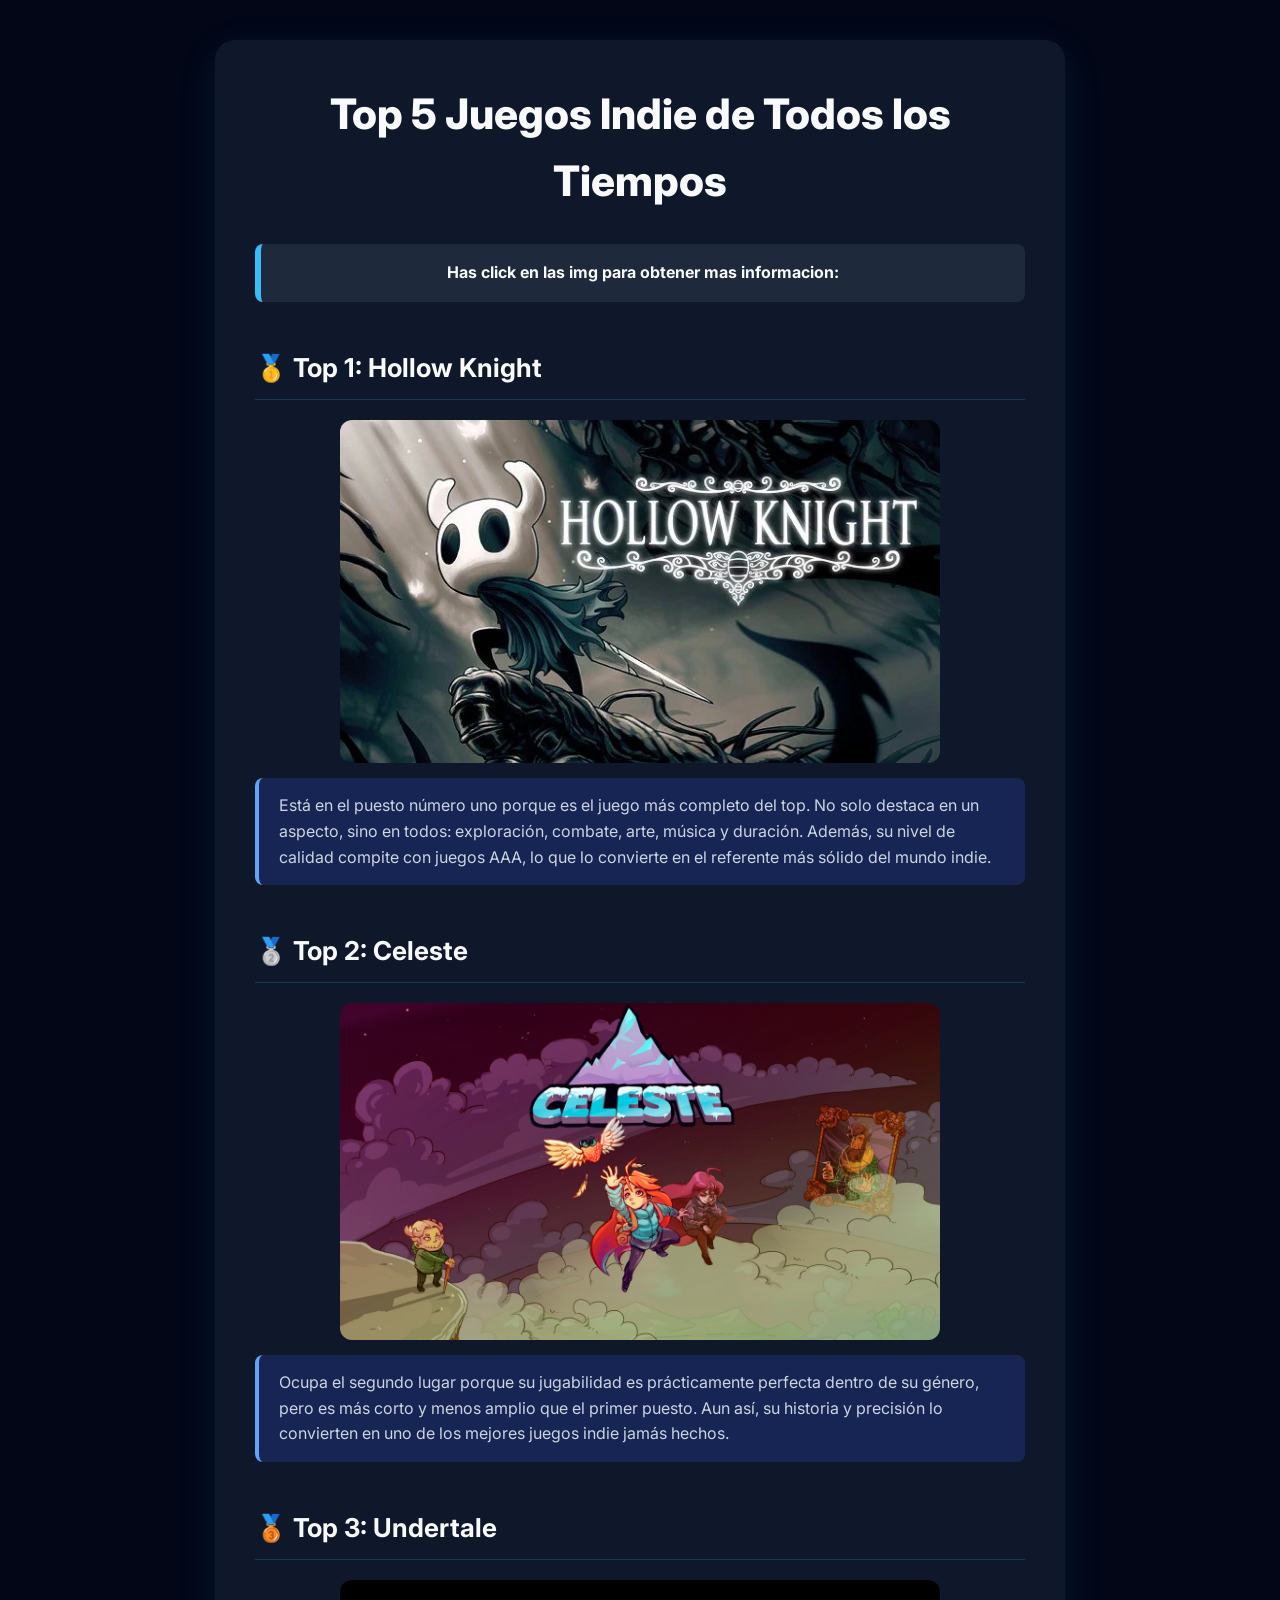
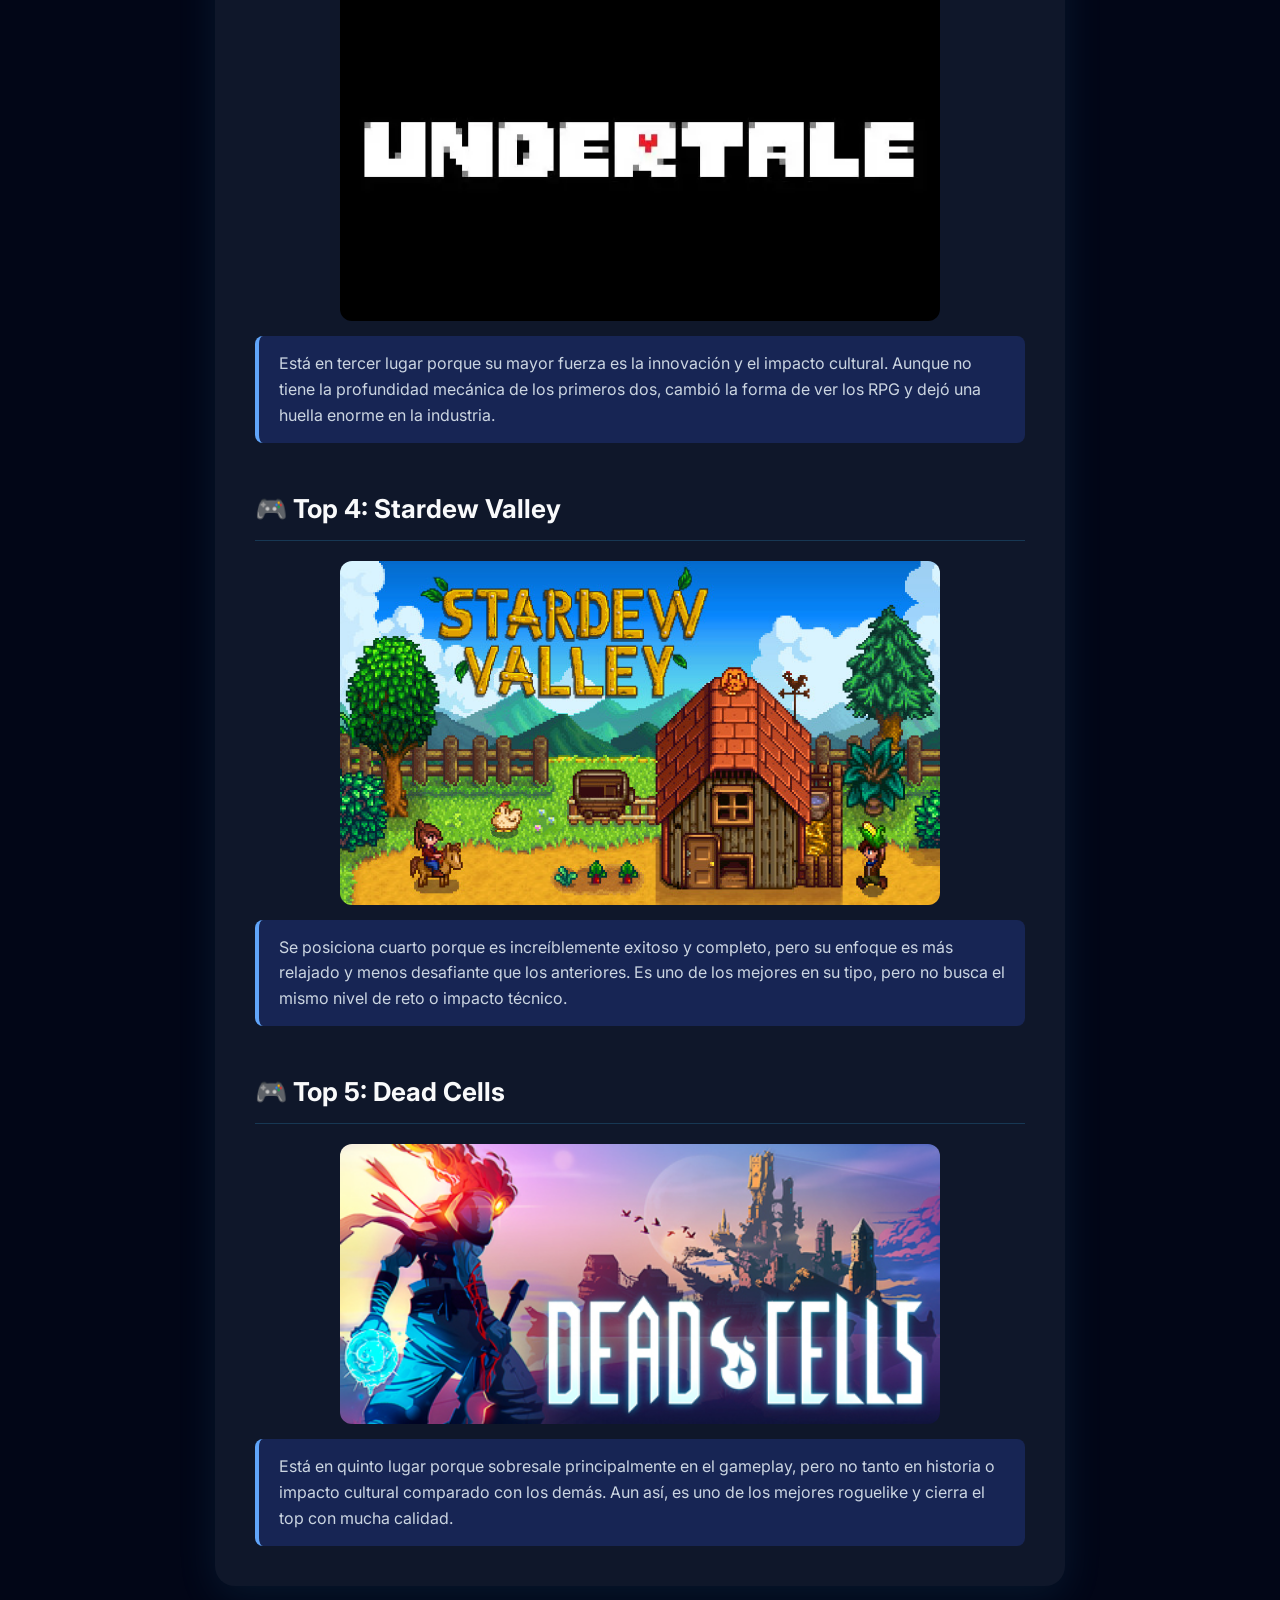
==== index.html @ 9508463d "Add files via upload" ====
<!DOCTYPE html>
<html lang="es">
<head>
    <meta charset="UTF-8">
    <meta name="viewport" content="width=device-width, initial-scale=1.0">
    <title>Top 5 Juegos Indie de Todos los Tiempos | Ranking Global</title>
    <link rel="stylesheet" href="css/index.css">
    <link rel="icon" href="icon/mando.jpg" type="image/jpg">
</head>
<body>
    <main>
        <h1>Top 5 Juegos Indie de Todos los Tiempos</h1>
        <p class="importante">Has click en las img para obtener mas informacion:</p>

        <h2>🥇 Top 1: Hollow Knight</h2>
        <a href="juegos/hollow.html">
            <img src="img/hollow.jpg" alt="portada de juego hollow knight">
        </a>
        <p class="texto-especial">Está en el puesto número uno porque es el juego más completo del top. No solo destaca en un aspecto, sino en todos: exploración, combate, arte, música y duración. Además, su nivel de calidad compite con juegos AAA, lo que lo convierte en el referente más sólido del mundo indie.</p>

        <h2>🥈 Top 2: Celeste</h2>
        <a href="juegos/celeste.html">
            <img src="img/celeste.jpg" alt="portada  del juego celeste">
        </a>
        <p class="texto-especial">Ocupa el segundo lugar porque su jugabilidad es prácticamente perfecta dentro de su género, pero es más corto y menos amplio que el primer puesto. Aun así, su historia y precisión lo convierten en uno de los mejores juegos indie jamás hechos.</p>
        

        <h2>🥉 Top 3: Undertale</h2>
        <a href="juegos/undertale.html">
            <img src="img/undertale.jpg">
        </a>
        <p class="texto-especial">Está en tercer lugar porque su mayor fuerza es la innovación y el impacto cultural. Aunque no tiene la profundidad mecánica de los primeros dos, cambió la forma de ver los RPG y dejó una huella enorme en la industria.</p>

        <h2>🎮 Top 4: Stardew Valley</h2>
        <a href="/juegos/Stardew-Valley.html">
            <img src="img/Stardew-Valley.jpg">
        </a>
        <p class="texto-especial">Se posiciona cuarto porque es increíblemente exitoso y completo, pero su enfoque es más relajado y menos desafiante que los anteriores. Es uno de los mejores en su tipo, pero no busca el mismo nivel de reto o impacto técnico.</p>

        <h2>🎮 Top 5: Dead Cells</h2>
        <a href="juegos/Dead-Cells.html">
            <img src="img/Dead-Cells.jpg">
        </a>
        <p class="texto-especial">Está en quinto lugar porque sobresale principalmente en el gameplay, pero no tanto en historia o impacto cultural comparado con los demás. Aun así, es uno de los mejores roguelike y cierra el top con mucha calidad.</p>
    </main>
</body>
</html>
---- css/index.css ----
/*FUENTE*/
@import url('https://fonts.googleapis.com/css2?family=Inter:ital,opsz,wght@0,14..32,100..900;1,14..32,100..900&display=swap');

/* RESET Y BASE */
* {
    margin: 0;
    padding: 0;
    box-sizing: border-box;
}

body {
    font-family: 'Inter', sans-serif;
    background-color: #020617; /* Fondo oscuro profundo */
    color: #F9FAFB;
    line-height: 1.6;
    -webkit-font-smoothing: antialiased;
}

main {
    background-color: #0F172A;
    box-shadow: 0 10px 40px rgba(56, 189, 248, 0.1);
    width: 90%;
    max-width: 850px;
    margin: 40px auto;
    padding: clamp(20px, 5vw, 40px);
    border-radius: 20px;
}

/* TÍTULOS */
h1 {
    font-size: clamp(28px, 6vw, 42px);
    font-weight: 800;
    text-align: center;
    margin-bottom: 30px;
    color: #F9FAFB;
}

h2 {
    font-size: clamp(20px, 4vw, 26px);
    margin: 45px 0 20px;
    border-bottom: 1px solid rgba(56, 189, 248, 0.2);
    padding-bottom: 10px;
}

/* CLASES ESPECIALES */
.importante {
    background-color: #1E293B;
    border-left: 6px solid #38BDF8;
    padding: 16px;
    border-radius: 8px;
    font-weight: 700;
    margin-bottom: 30px;
    text-align: center;
}

.texto-especial {
    background-color: #172554;
    border-left: 4px solid #60A5FA;
    padding: 15px 20px;
    border-radius: 8px;
    color: #CBD5E1;
    margin-top: 15px;
    font-size: 1rem;
}

/* IMÁGENES Y ENLACES */
a {
    cursor: default; /* Mantiene la flecha como pediste */
    display: block;
    text-decoration: none;
}

/* Efecto en el contenedor de la imagen */
main img {
    width: 100%;
    max-width: 600px; /* Evita que las fotos sean gigantes en PC */
    display: block;
    margin: 0 auto;
    border-radius: 12px;
    transition: transform 0.4s cubic-bezier(0.16, 1, 0.3, 1), box-shadow 0.4s ease;
    cursor: pointer;
}

/* Al pasar el mouse por el link que envuelve la imagen */
a:hover img {
    transform: scale(1.03) translateY(-5px);
    box-shadow: 0 15px 30px rgba(56, 189, 248, 0.2);
}

/* RESPONSIVIDAD */
@media (max-width: 768px) {
    main {
        width: 95%;
        margin: 20px auto;
        padding: 20px;
    }
}
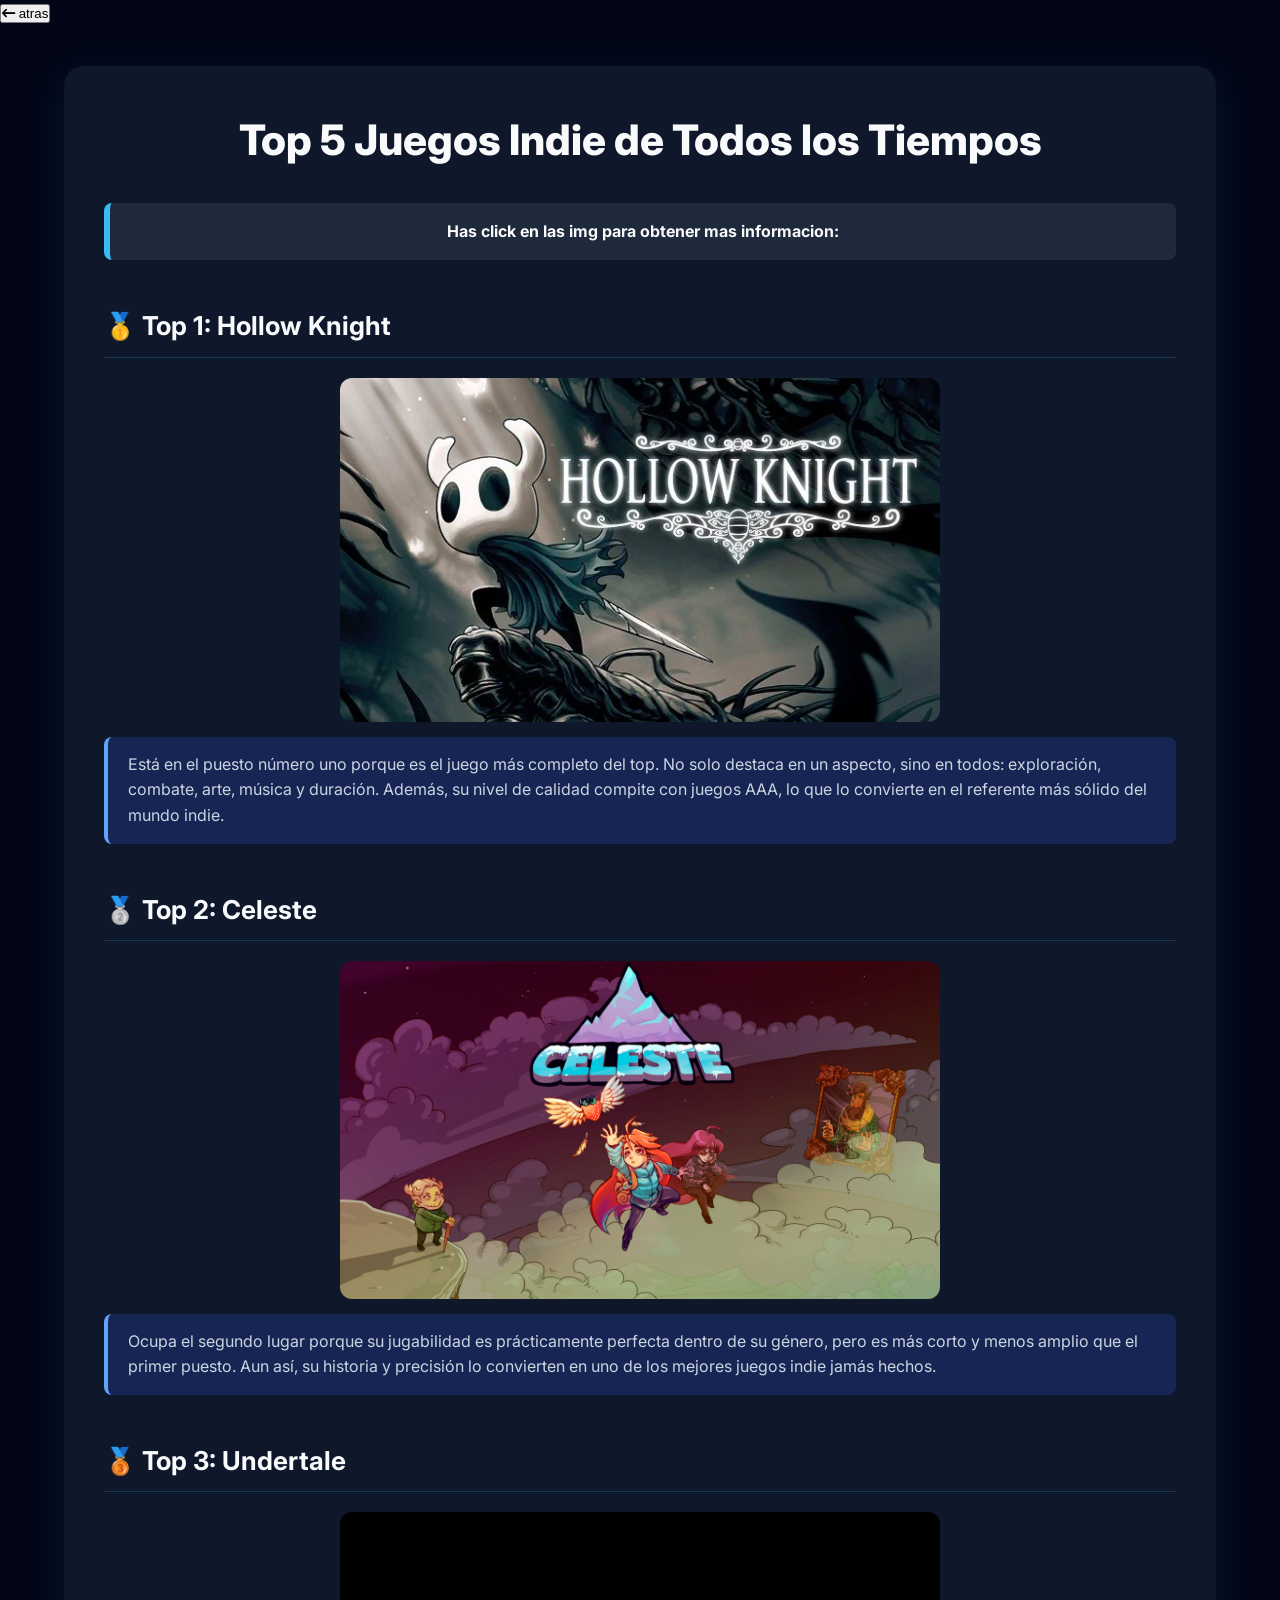
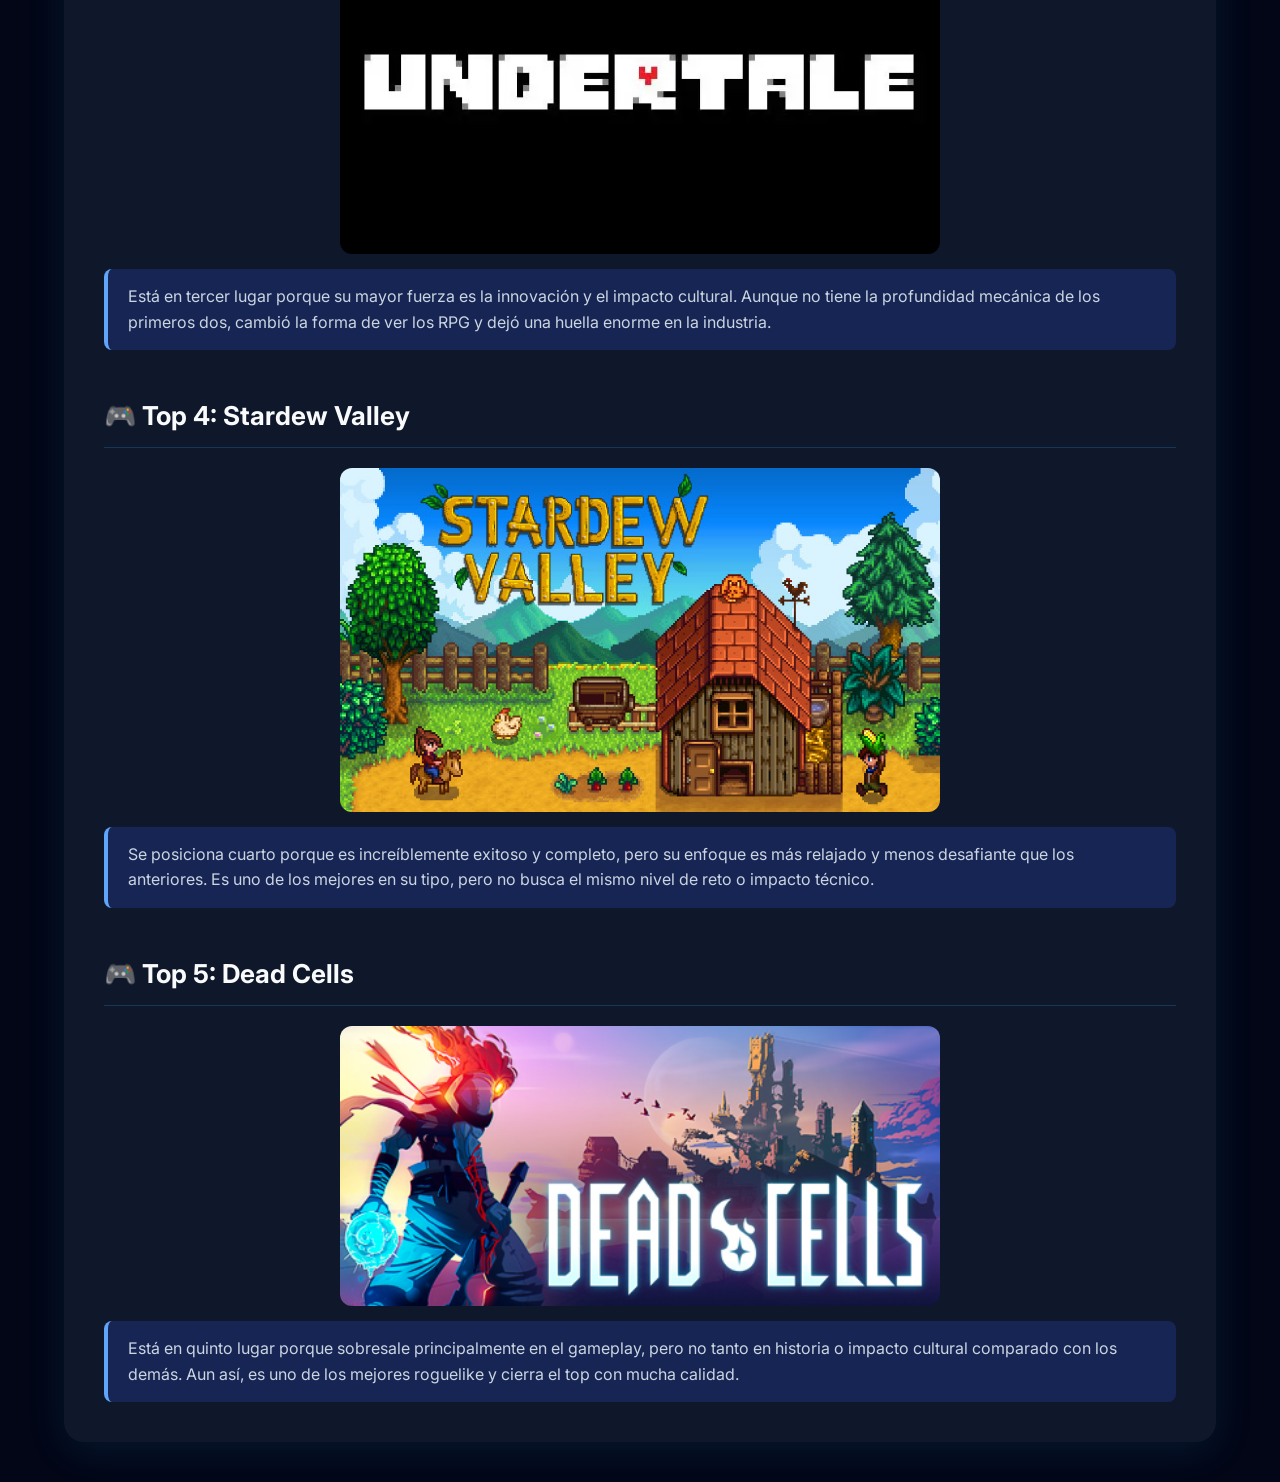
==== commit 7f414b9f: "Update index.html" ====
--- a/index.html
+++ b/index.html
@@ -6,8 +6,12 @@
     <title>Top 5 Juegos Indie de Todos los Tiempos | Ranking Global</title>
     <link rel="stylesheet" href="css/index.css">
     <link rel="icon" href="icon/mando.jpg" type="image/jpg">
+    <link rel="stylesheet" href="https://cdnjs.cloudflare.com/ajax/libs/font-awesome/6.5.1/css/all.min.css">
 </head>
 <body>
+    <button onclick="location.href='https://nm1412xx.github.io/tarjeta/'">
+        <i class="fa-solid fa-arrow-left-long" aria-hidden="true"></i> atras
+    </button>
     <main>
         <h1>Top 5 Juegos Indie de Todos los Tiempos</h1>
         <p class="importante">Has click en las img para obtener mas informacion:</p>
@@ -32,7 +36,7 @@
         <p class="texto-especial">Está en tercer lugar porque su mayor fuerza es la innovación y el impacto cultural. Aunque no tiene la profundidad mecánica de los primeros dos, cambió la forma de ver los RPG y dejó una huella enorme en la industria.</p>
 
         <h2>🎮 Top 4: Stardew Valley</h2>
-        <a href="/juegos/Stardew-Valley.html">
+        <a href="juegos/Stardew-Valley.html">
             <img src="img/Stardew-Valley.jpg">
         </a>
         <p class="texto-especial">Se posiciona cuarto porque es increíblemente exitoso y completo, pero su enfoque es más relajado y menos desafiante que los anteriores. Es uno de los mejores en su tipo, pero no busca el mismo nivel de reto o impacto técnico.</p>
@@ -44,4 +48,4 @@
         <p class="texto-especial">Está en quinto lugar porque sobresale principalmente en el gameplay, pero no tanto en historia o impacto cultural comparado con los demás. Aun así, es uno de los mejores roguelike y cierra el top con mucha calidad.</p>
     </main>
 </body>
-</html>+</html>
--- a/css/index.css
+++ b/css/index.css
@@ -10,7 +10,7 @@
 
 body {
     font-family: 'Inter', sans-serif;
-    background-color: #020617; /* Fondo oscuro profundo */
+    background-color: #020617; 
     color: #F9FAFB;
     line-height: 1.6;
     -webkit-font-smoothing: antialiased;
@@ -19,8 +19,7 @@
 main {
     background-color: #0F172A;
     box-shadow: 0 10px 40px rgba(56, 189, 248, 0.1);
-    width: 90%;
-    max-width: 850px;
+    max-width: 90%;
     margin: 40px auto;
     padding: clamp(20px, 5vw, 40px);
     border-radius: 20px;
@@ -65,15 +64,14 @@
 
 /* IMÁGENES Y ENLACES */
 a {
-    cursor: default; /* Mantiene la flecha como pediste */
+    cursor: default; 
     display: block;
     text-decoration: none;
 }
 
-/* Efecto en el contenedor de la imagen */
 main img {
     width: 100%;
-    max-width: 600px; /* Evita que las fotos sean gigantes en PC */
+    max-width: 600px;
     display: block;
     margin: 0 auto;
     border-radius: 12px;
@@ -81,7 +79,6 @@
     cursor: pointer;
 }
 
-/* Al pasar el mouse por el link que envuelve la imagen */
 a:hover img {
     transform: scale(1.03) translateY(-5px);
     box-shadow: 0 15px 30px rgba(56, 189, 248, 0.2);
@@ -94,4 +91,4 @@
         margin: 20px auto;
         padding: 20px;
     }
-}+}
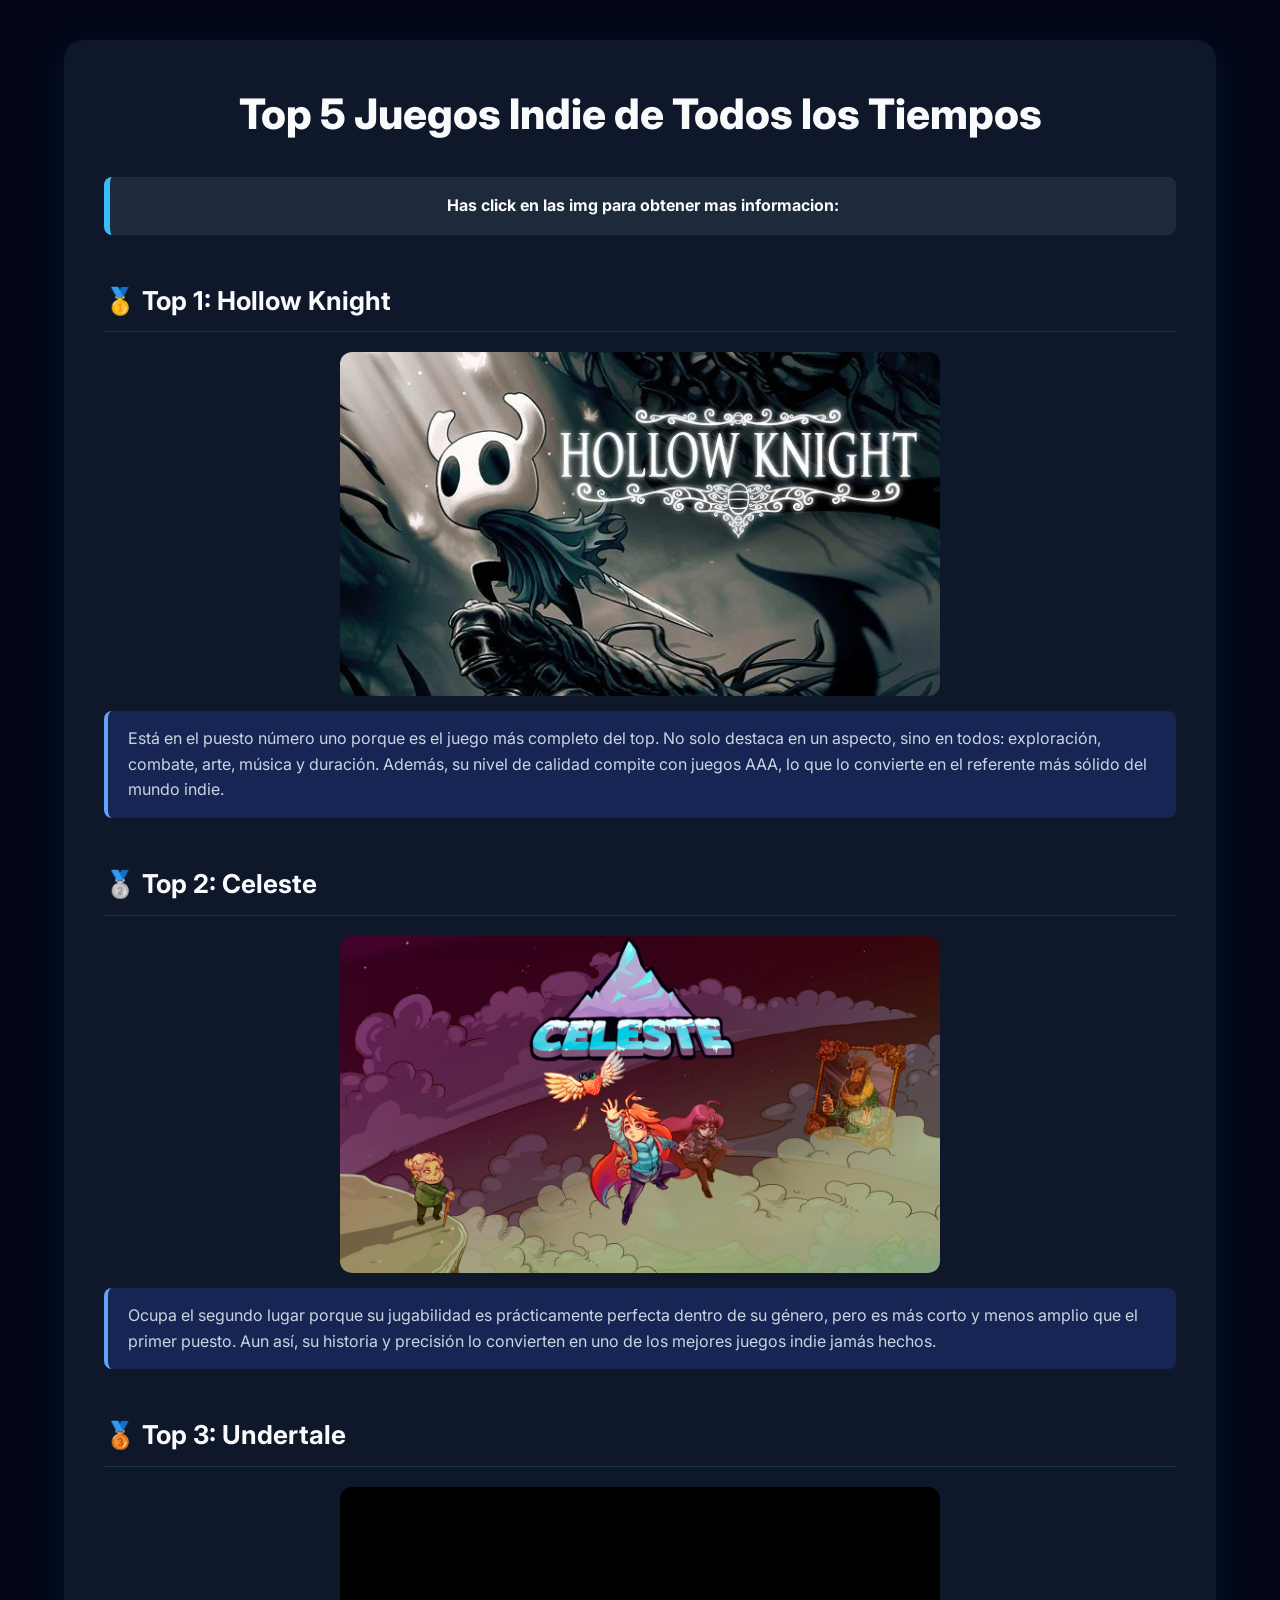
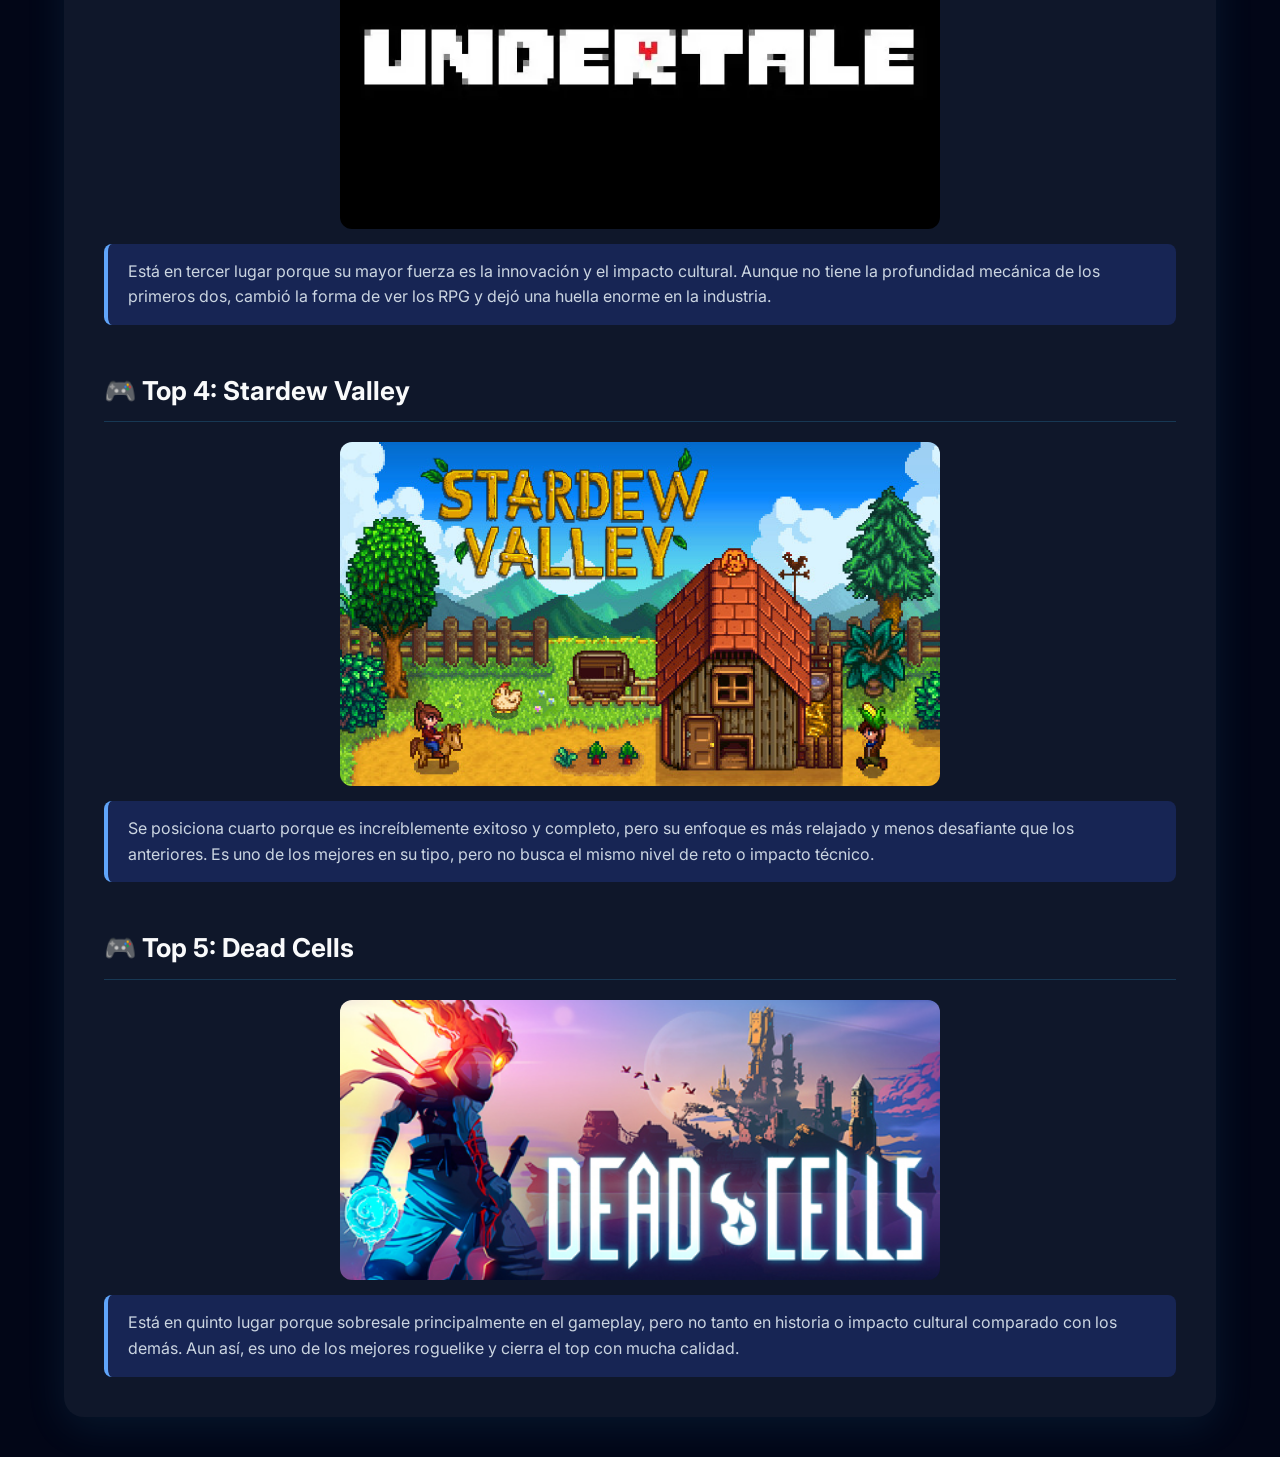
==== commit 1e68952c: "Actualizar index.html" ====
--- a/index.html
+++ b/index.html
@@ -9,9 +9,6 @@
     <link rel="stylesheet" href="https://cdnjs.cloudflare.com/ajax/libs/font-awesome/6.5.1/css/all.min.css">
 </head>
 <body>
-    <button onclick="location.href='https://nm1412xx.github.io/tarjeta/'">
-        <i class="fa-solid fa-arrow-left-long" aria-hidden="true"></i> atras
-    </button>
     <main>
         <h1>Top 5 Juegos Indie de Todos los Tiempos</h1>
         <p class="importante">Has click en las img para obtener mas informacion:</p>
--- a/css/index.css
+++ b/css/index.css
@@ -63,6 +63,21 @@
 }
 
 /* IMÁGENES Y ENLACES */
+button{
+    border: none;
+    background-color: transparent;
+    color: #FFF;
+    transition: transform 0.3s;
+    font-size: 20px;
+    cursor: pointer;
+    margin: 15px;
+
+}
+
+button:hover{
+    transform: scale(1.2);
+
+}
 a {
     cursor: default; 
     display: block;
